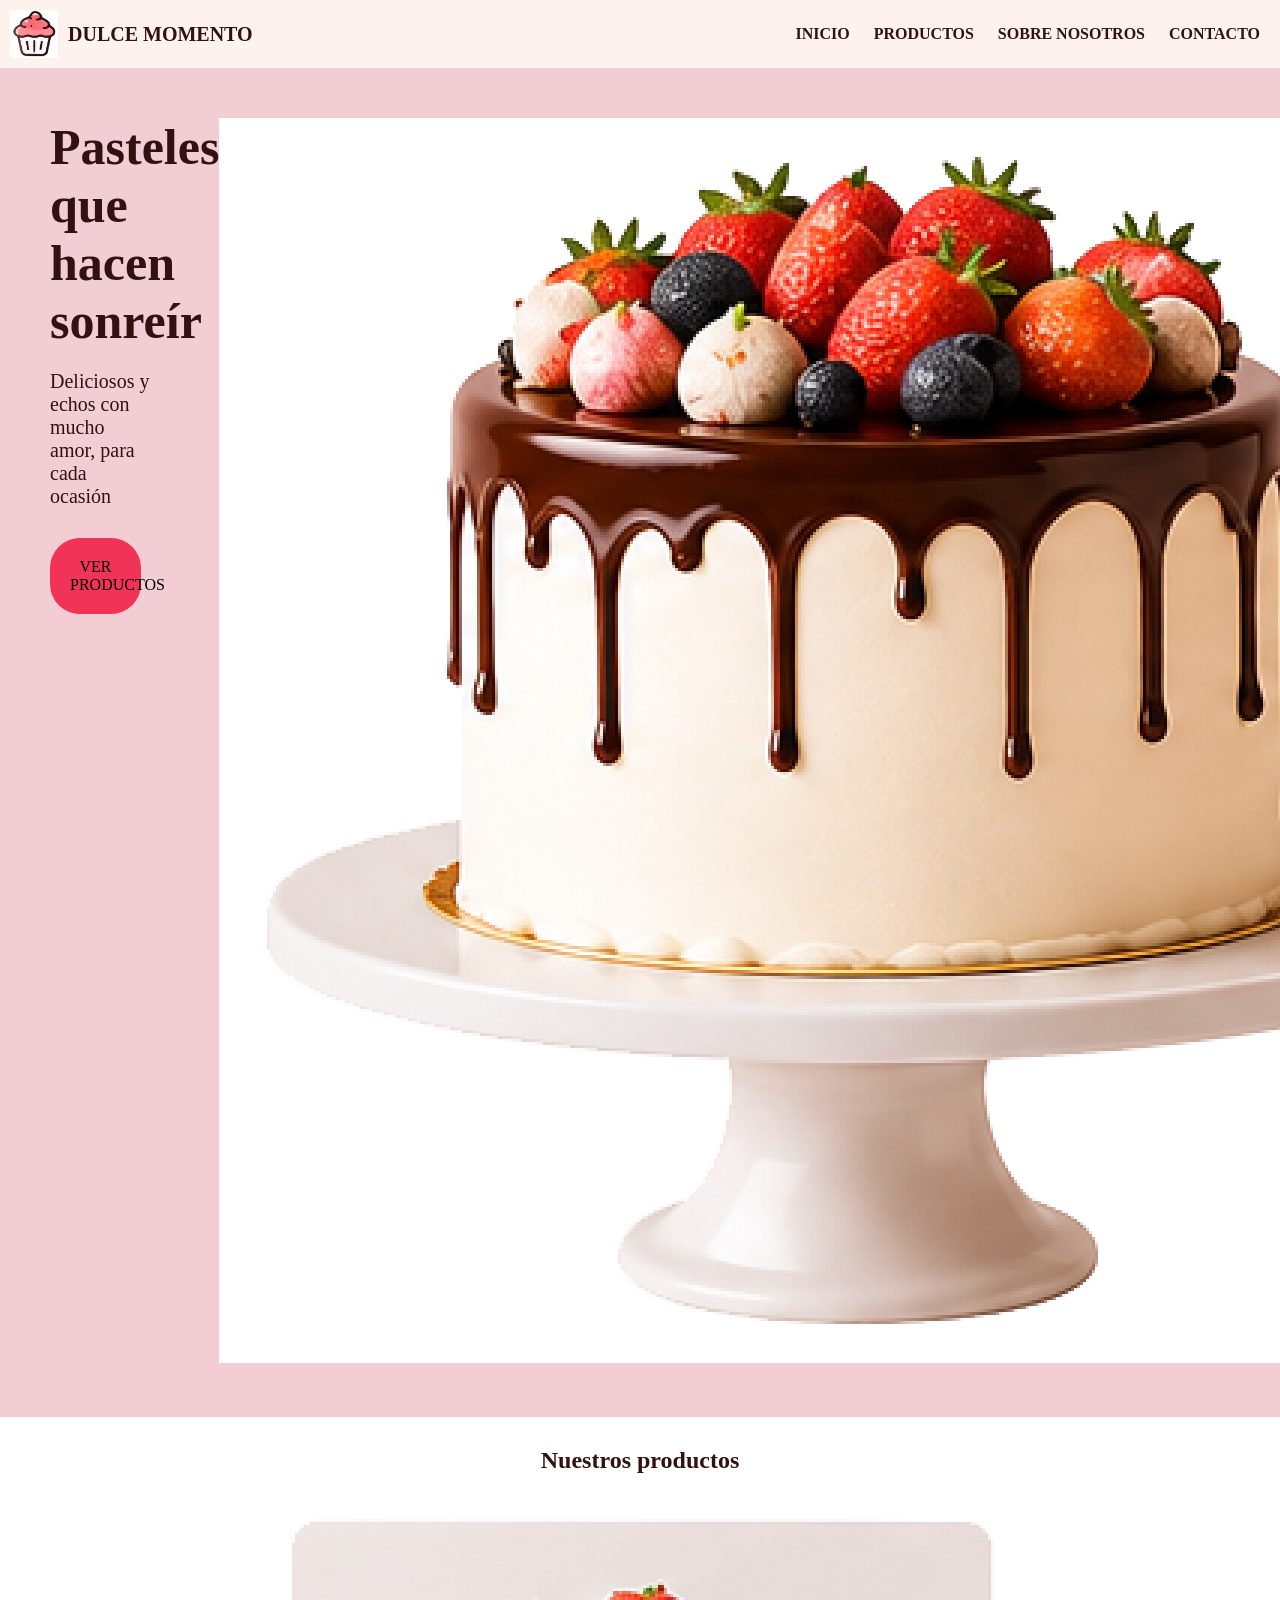
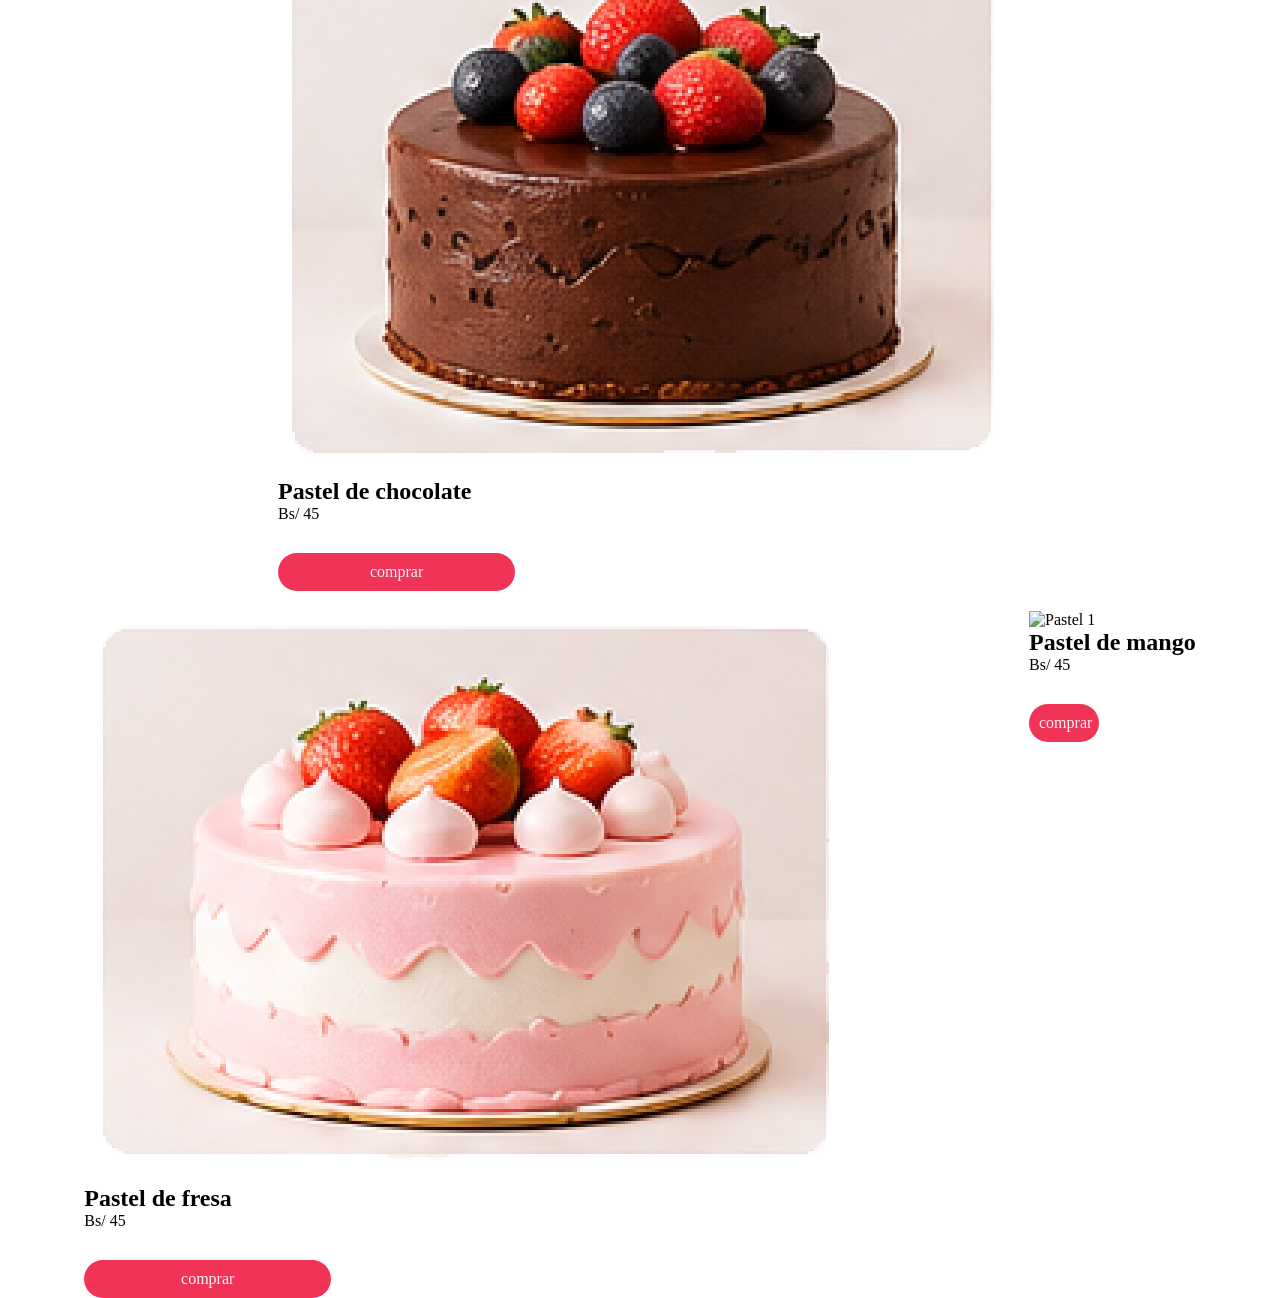
==== index.html @ db02e04c "proyecto dulce momento" ====
<!DOCTYPE html>
<html lang="es">
<head>
<meta charset="UTF-8">
<title>🎂 DULCE MOMENTO 🎂</title>
<link rel="stylesheet" href="css/estilos.css">
</head>
<body>

<header class="menu">
    <div class="logo-descripcion">
    <img class="logo-principal" src="img/logo.png">
    <p>DULCE MOMENTO </p>
    </div>
    <ul class="menu-principal">
    <li><a href="#">INICIO</a></li>
    <li><a href="#">PRODUCTOS</a></li>
    <li> <a href="#">SOBRE NOSOTROS  </a></li>
    <li><a href="#">CONTACTO </a></li>
    </ul>
</header>
<main class="contenido-principal">
    <div class="contenedor-imagen-principal">
        <div class="contenedor">
            <h1>Pasteles que hacen sonreír</h1>
            <p>Deliciosos y echos con mucho amor, para cada ocasión</p>
            <div class="botones">
                VER PRODUCTOS
            </div>
        </div>
        <div class="imagen-principal">
        <img src="img/pastel-principal.png" alt="Pastel principal">
        </div>
    </div>
    <section class="seccion-productos">
        <h1>Nuestros productos</h1>

    <div class="contenedor-productos">
        <div class="producto">
            <img src="img/pastel-chocolate.png" alt="Pastel 1">
            <h2>Pastel de chocolate</h2>
            <p>Bs/ 45</p>
            <div class="botones-secundarios">
                comprar
            </div>
        </div>
        <div class="producto">
            <img src="img/pastel-fresa.png" alt="Pastel 1">
            <h2>Pastel de fresa</h2>
            <p>Bs/ 45</p>
            <div class="botones-secundarios">
                comprar
            </div>
        </div>
        <div class="producto">
            <img src="img/pastel-mango.png" alt="Pastel 1">
            <h2>Pastel de mango</h2>
            <p>Bs/ 45</p>
            <div class="botones-secundarios">
                comprar
            </div>
        </div>
    </div>
    </section>
</main>



<script src="js/main.js"></script>
</body>
---- css/estilos.css ----
*{
margin:0;
padding:0;
}
:root{
    --color-primario:#F23358;
    --color-secundario:#FEF2EF;
    --color-terciario:#311211;
}
.menu{
  display:flex;
 background-color:#FEF2EF;
 color:#311211;
 font-weight:bold;
 padding:10px;
 justify-content:space-between;
 align-items:center;

}
.logo-descripcion{
  display:flex;
  align-items:center;
  gap:10px;
  font-size:20px;
}
.menu-principal{

text-align:right;
}
.menu-principal li{
display:inline;
margin:10px;

}
.menu-principal li a{
color:#311211;
text-decoration:none;
}
.menu-principal li a:hover{
color:#f8f3f4;
padding:5px;
background-color:#F23358;
border-radius:5px;
}
.logo-principal{
width:48px;
height:48px;
text-align:left;
}

.botones{
 background-color:#F23358
}
.contenedor h1{
    width:60%;
    font-size:50px;
    color:var(--color-terciario);
}
.contenedor p{
    width:60%;
    margin-top:20px;
    font-size:20px;
    color:var(--color-terciario);
}
.botones{
    width:30%;
    background-color:#F23358;
    padding:20px;
    border-radius:30px;
    text-align:center;
    margin-top:30px;
}
.contenedor-imagen-principal{
    display:flex;
    justify-content:space-between;
    padding:50px 0 50px 50px;
    background-color:#f3cdd4;
}
.seccion-productos h1{
    color:var(--color-terciario);
    text-align:center;
    padding:30px 0 30px 0;
}
.contenedor-productos{
    display:flex;
    justify-content:space-around;
    flex-wrap:wrap;
    gap:20px;
}
.botones-secundarios{
    width:30%;
    color:#f8f3f4;
    background-color:#F23358;
    padding:10px;
    border-radius:20px;
    text-align:center;
    margin-top:30px;
}
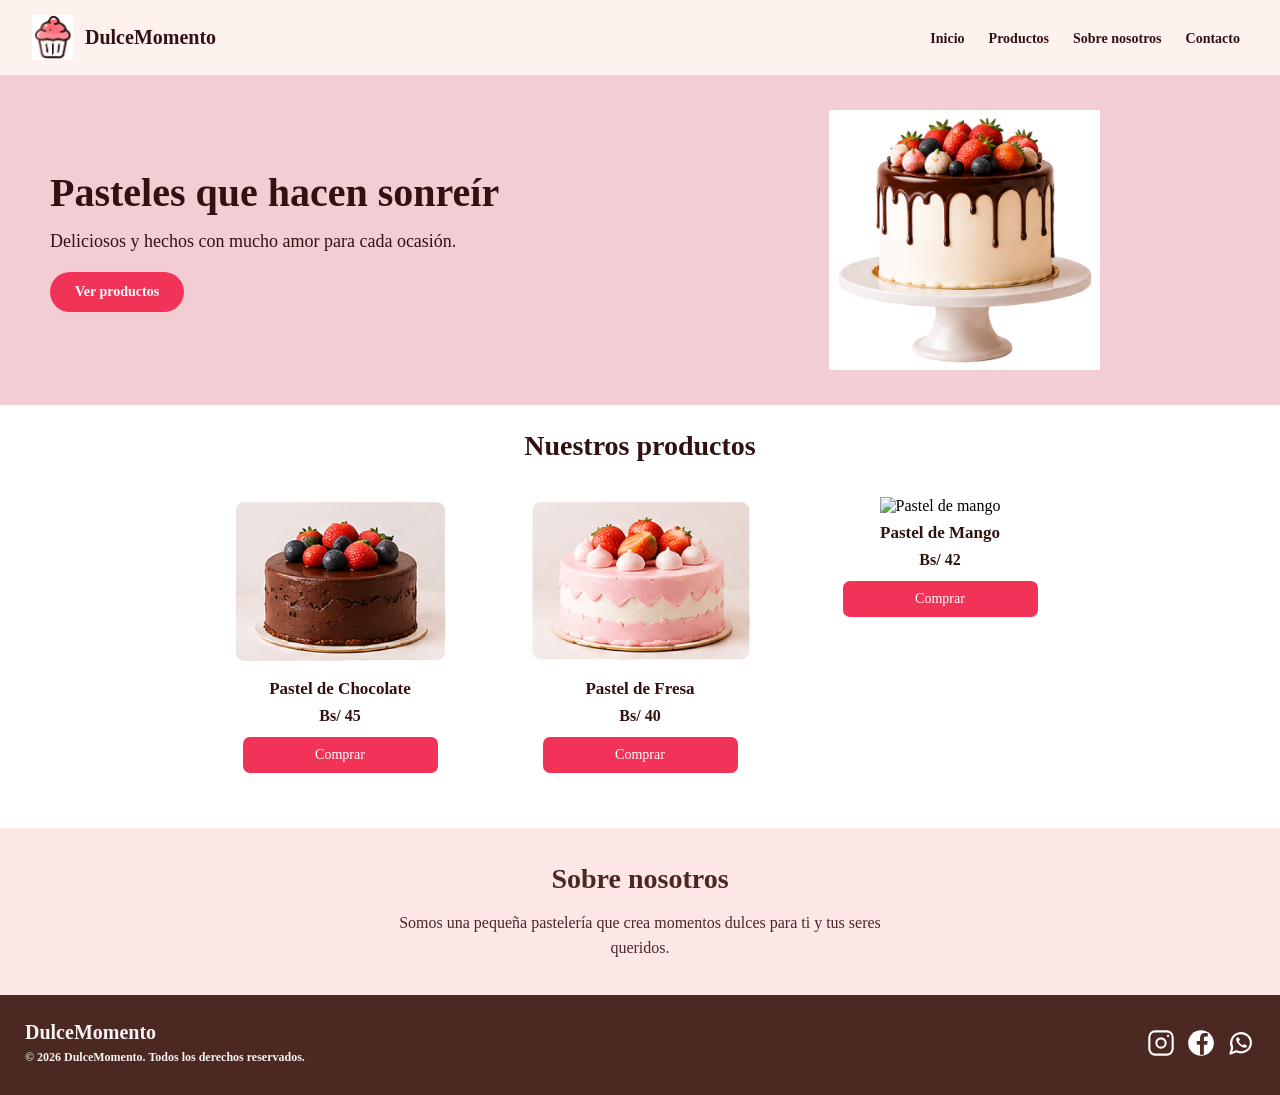
==== commit 670af6fc: "mensaje añadimos algo noseq" ====
--- a/index.html
+++ b/index.html
@@ -1,70 +1,250 @@
+
 <!DOCTYPE html>
 <html lang="es">
+
 <head>
-<meta charset="UTF-8">
-<title>🎂 DULCE MOMENTO 🎂</title>
-<link rel="stylesheet" href="css/estilos.css">
+    <meta charset="UTF-8">
+    <meta name="viewport" content="width=device-width, initial-scale=1.0">
+    <title>🎂 DULCE MOMENTO 🎂</title>
+    <link rel="stylesheet" href="css/estilos.css">
 </head>
+
 <body>
 
-<header class="menu">
-    <div class="logo-descripcion">
-    <img class="logo-principal" src="img/logo.png">
-    <p>DULCE MOMENTO </p>
-    </div>
-    <ul class="menu-principal">
-    <li><a href="#">INICIO</a></li>
-    <li><a href="#">PRODUCTOS</a></li>
-    <li> <a href="#">SOBRE NOSOTROS  </a></li>
-    <li><a href="#">CONTACTO </a></li>
-    </ul>
-</header>
-<main class="contenido-principal">
-    <div class="contenedor-imagen-principal">
-        <div class="contenedor">
-            <h1>Pasteles que hacen sonreír</h1>
-            <p>Deliciosos y echos con mucho amor, para cada ocasión</p>
-            <div class="botones">
-                VER PRODUCTOS
+    <!-- MENU -->
+    <header class="menu">
+
+        <div class="logo-descripcion">
+            <img class="logo-principal" src="img/logo.png" alt="Logo">
+            <p>DulceMomento</p>
+        </div>
+
+        <ul class="menu-principal">
+            <li><a href="#inicio">Inicio</a></li>
+            <li><a href="#productos">Productos</a></li>
+            <li><a href="#nosotros">Sobre nosotros</a></li>
+            <li><a href="#contacto">Contacto</a></li>
+        </ul>
+
+    </header>
+
+
+    <!-- PORTADA -->
+    <main class="contenido-principal">
+
+        <section class="contenedor-imagen-principal" id="inicio">
+
+            <div class="contenedor">
+
+                <h1>Pasteles que hacen sonreír</h1>
+
+                <p>
+                    Deliciosos y hechos con mucho amor
+                    para cada ocasión.
+                </p>
+
+                <a href="#productos" class="botones">
+                    Ver productos
+                </a>
+
             </div>
+
+            <div class="imagen-principal">
+                <img src="img/pastel-principal.png" alt="Pastel principal">
+            </div>
+
+        </section>
+
+
+        <!-- PRODUCTOS -->
+        <section class="seccion-productos" id="productos">
+
+            <h1>Nuestros productos</h1>
+
+            <div class="contenedor-productos">
+
+                <div class="producto">
+
+                    <img src="img/pastel-chocolate.png" alt="Pastel de chocolate">
+
+                    <h2>Pastel de Chocolate</h2>
+
+                    <p>Bs/ 45</p>
+
+                    <a href="#contacto" class="botones-secundarios">
+                        Comprar
+                    </a>
+
+                </div>
+
+
+                <div class="producto">
+
+                    <img src="img/pastel-fresa.png" alt="Pastel de fresa">
+
+                    <h2>Pastel de Fresa</h2>
+
+                    <p>Bs/ 40</p>
+
+                    <a href="#contacto" class="botones-secundarios">
+                        Comprar
+                    </a>
+
+                </div>
+
+
+                <div class="producto">
+
+                    <img src="img/pastel-mango.png" alt="Pastel de mango">
+
+                    <h2>Pastel de Mango</h2>
+
+                    <p>Bs/ 42</p>
+
+                    <a href="#contacto" class="botones-secundarios">
+                        Comprar
+                    </a>
+
+                </div>
+
+            </div>
+
+        </section>
+
+
+        <!-- SOBRE NOSOTROS -->
+        <section class="seccion-sobre-nosotros" id="nosotros">
+
+            <h1>Sobre nosotros</h1>
+
+            <p>
+                Somos una pequeña pastelería que crea momentos
+                dulces para ti y tus seres queridos.
+            </p>
+
+        </section>
+
+    </main>
+
+
+    <!-- PIE DE PAGINA -->
+    <footer class="pie-pagina" id="contacto">
+
+        <div class="contenedor-pie-pagina">
+
+            <h3>DulceMomento</h3>
+
+            <p>
+                &copy; 2026 DulceMomento.
+                Todos los derechos reservados.
+            </p>
+
         </div>
-        <div class="imagen-principal">
-        <img src="img/pastel-principal.png" alt="Pastel principal">
+
+
+        <!-- ICONOS DE REDES SOCIALES -->
+        <div class="footer-iconos">
+
+            <!-- INSTAGRAM -->
+            <a href="https://www.instagram.com/"
+               target="_blank"
+               rel="noopener noreferrer"
+               aria-label="Instagram">
+
+                <svg xmlns="http://www.w3.org/2000/svg"
+                     width="32" height="32"
+                     viewBox="0 0 24 24"
+                     fill="none"
+                     stroke="white"
+                     stroke-width="1.8"
+                     stroke-linecap="round"
+                     stroke-linejoin="round">
+
+                    <rect x="2" y="2"
+                          width="20" height="20"
+                          rx="5" ry="5"/>
+
+                    <circle cx="12" cy="12" r="4"/>
+
+                    <circle cx="18" cy="6"
+                            r="1"
+                            fill="white"
+                            stroke="none"/>
+
+                </svg>
+
+            </a>
+
+
+            <!-- FACEBOOK -->
+            <a href="https://www.facebook.com/"
+               target="_blank"
+               rel="noopener noreferrer"
+               aria-label="Facebook">
+
+                <svg xmlns="http://www.w3.org/2000/svg"
+                     width="32"
+                     height="32"
+                     viewBox="0 0 24 24">
+
+                    <circle cx="12" cy="12" r="11" fill="white"/>
+
+                    <path
+                        d="M14.5 22V13.5H17.3L17.7 10.2H14.5V8.1
+                        C14.5 7.15 14.76 6.5 16.13 6.5H17.85V3.55
+                        C17.55 3.51 16.53 3.42 15.34 3.42
+                        C12.85 3.42 11.15 4.94 11.15 7.73V10.2
+                        H8.35V13.5H11.15V22Z"
+                        fill="#512b25"/>
+
+                </svg>
+
+            </a>
+
+
+            <!-- WHATSAPP -->
+            <a href="https://www.whatsapp.com/"
+               target="_blank"
+               rel="noopener noreferrer"
+               aria-label="WhatsApp">
+
+                <svg xmlns="http://www.w3.org/2000/svg"
+                     width="32" height="32"
+                     viewBox="0 0 24 24"
+                     fill="none"
+                     stroke="white"
+                     stroke-width="1.8"
+                     stroke-linecap="round"
+                     stroke-linejoin="round">
+
+                    <path d="M20.5 11.5
+                    A8.5 8.5 0 0 1 8 19
+                    L3 21
+                    L4.5 16
+                    A8.5 8.5 0 1 1 20.5 11.5Z"/>
+
+                    <path d="M8.2 7.8
+                    C7.5 8.5 7.8 10.2 9.2 12.2
+                    C10.8 14.4 13 15.8 15.2 16
+                    C16.2 16.1 17 15.4 17.3 14.5
+                    L14.8 12.8
+                    L13.5 14
+                    C11.8 13.2 10.8 12.2 10 10.5
+                    L11.2 9.2
+                    L9.5 6.8Z"
+                    fill="white"
+                    stroke="none"/>
+
+                </svg>
+
+            </a>
+
         </div>
-    </div>
-    <section class="seccion-productos">
-        <h1>Nuestros productos</h1>
-
-    <div class="contenedor-productos">
-        <div class="producto">
-            <img src="img/pastel-chocolate.png" alt="Pastel 1">
-            <h2>Pastel de chocolate</h2>
-            <p>Bs/ 45</p>
-            <div class="botones-secundarios">
-                comprar
-            </div>
-        </div>
-        <div class="producto">
-            <img src="img/pastel-fresa.png" alt="Pastel 1">
-            <h2>Pastel de fresa</h2>
-            <p>Bs/ 45</p>
-            <div class="botones-secundarios">
-                comprar
-            </div>
-        </div>
-        <div class="producto">
-            <img src="img/pastel-mango.png" alt="Pastel 1">
-            <h2>Pastel de mango</h2>
-            <p>Bs/ 45</p>
-            <div class="botones-secundarios">
-                comprar
-            </div>
-        </div>
-    </div>
-    </section>
-</main>
-
-
-
-<script src="js/main.js"></script>
-</body>+
+    </footer>
+
+
+    <script src="js/main.js"></script>
+
+</body>
+</html>
--- a/css/estilos.css
+++ b/css/estilos.css
@@ -1,98 +1,387 @@
-*{
-margin:0;
-padding:0;
-}
-:root{
-    --color-primario:#F23358;
-    --color-secundario:#FEF2EF;
-    --color-terciario:#311211;
-}
-.menu{
-  display:flex;
- background-color:#FEF2EF;
- color:#311211;
- font-weight:bold;
- padding:10px;
- justify-content:space-between;
- align-items:center;
-
-}
-.logo-descripcion{
-  display:flex;
-  align-items:center;
-  gap:10px;
-  font-size:20px;
-}
-.menu-principal{
-
-text-align:right;
-}
-.menu-principal li{
-display:inline;
-margin:10px;
-
-}
-.menu-principal li a{
-color:#311211;
-text-decoration:none;
-}
-.menu-principal li a:hover{
-color:#f8f3f4;
-padding:5px;
-background-color:#F23358;
-border-radius:5px;
-}
-.logo-principal{
-width:48px;
-height:48px;
-text-align:left;
-}
-
-.botones{
- background-color:#F23358
-}
-.contenedor h1{
-    width:60%;
-    font-size:50px;
-    color:var(--color-terciario);
-}
-.contenedor p{
-    width:60%;
-    margin-top:20px;
-    font-size:20px;
-    color:var(--color-terciario);
-}
-.botones{
-    width:30%;
-    background-color:#F23358;
-    padding:20px;
-    border-radius:30px;
-    text-align:center;
-    margin-top:30px;
-}
-.contenedor-imagen-principal{
-    display:flex;
-    justify-content:space-between;
-    padding:50px 0 50px 50px;
-    background-color:#f3cdd4;
-}
-.seccion-productos h1{
-    color:var(--color-terciario);
-    text-align:center;
-    padding:30px 0 30px 0;
-}
-.contenedor-productos{
-    display:flex;
-    justify-content:space-around;
-    flex-wrap:wrap;
-    gap:20px;
-}
-.botones-secundarios{
-    width:30%;
-    color:#f8f3f4;
-    background-color:#F23358;
-    padding:10px;
-    border-radius:20px;
-    text-align:center;
-    margin-top:30px;
-}+
+/* CONFIGURACION GENERAL */
+* {
+    margin: 0;
+    padding: 0;
+    box-sizing: border-box;
+}
+
+html {
+    scroll-behavior: smooth;
+}
+
+:root {
+    --color-primario: #F23358;
+    --color-secundario: #FEF2EF;
+    --color-terciario: #311211;
+}
+
+/* MENU */
+.menu {
+    display: flex;
+    background-color: #FEF2EF;
+    color: #311211;
+    font-weight: bold;
+    padding: 15px 30px;
+    justify-content: space-between;
+    align-items: center;
+}
+
+.logo-descripcion {
+    display: flex;
+    align-items: center;
+    gap: 10px;
+    font-size: 20px;
+}
+
+.logo-principal {
+    width: 45px;
+    height: 45px;
+    object-fit: contain;
+}
+
+.menu-principal {
+    text-align: right;
+    list-style: none;
+}
+
+.menu-principal li {
+    display: inline;
+    margin: 10px;
+}
+
+.menu-principal li a {
+    color: #311211;
+    text-decoration: none;
+    font-size: 14px;
+}
+
+.menu-principal li a:hover {
+    color: #F23358;
+}
+
+/* PORTADA */
+.contenedor-imagen-principal {
+    display: flex;
+    justify-content: space-between;
+    align-items: center;
+    padding: 35px 50px;
+    background-color: #f3cdd4;
+    min-height: 300px;
+}
+
+.contenedor {
+    width: 55%;
+}
+
+.contenedor h1 {
+    width: 90%;
+    font-size: 40px;
+    color: var(--color-terciario);
+}
+
+.contenedor p {
+    width: 85%;
+    margin-top: 15px;
+    font-size: 18px;
+    color: var(--color-terciario);
+}
+
+.imagen-principal {
+    width: 45%;
+    display: flex;
+    justify-content: center;
+}
+
+.imagen-principal img {
+    width: 100%;
+    max-width: 350px;
+    height: 260px;
+    object-fit: contain;
+}
+
+/* BOTON PRINCIPAL */
+.botones {
+    display: inline-block;
+    background-color: #F23358;
+    color: white;
+    padding: 12px 25px;
+    border-radius: 30px;
+    text-align: center;
+    margin-top: 20px;
+    text-decoration: none;
+    font-weight: bold;
+    font-size: 14px;
+}
+
+/* PRODUCTOS */
+.seccion-productos {
+    padding: 25px 20px;
+    background-color: white;
+}
+
+.seccion-productos h1 {
+    color: var(--color-terciario);
+    text-align: center;
+    font-size: 28px;
+    margin-bottom: 25px;
+}
+
+.contenedor-productos {
+    display: flex;
+    justify-content: center;
+    gap: 20px;
+}
+
+/* TARJETAS */
+.producto {
+    text-align: center;
+    width: 30%;
+    max-width: 280px;
+    padding: 10px;
+    background-color: white;
+}
+
+.producto img {
+    width: 100%;
+    height: 170px;
+    object-fit: contain;
+}
+
+.producto h2 {
+    font-size: 17px;
+    color: var(--color-terciario);
+    margin-top: 8px;
+}
+
+.producto p {
+    font-size: 16px;
+    font-weight: bold;
+    margin-top: 8px;
+    color: var(--color-terciario);
+}
+
+/* BOTONES DE COMPRA */
+.botones-secundarios {
+    display: inline-block;
+    width: 75%;
+    color: white;
+    background-color: #F23358;
+    padding: 10px;
+    border-radius: 7px;
+    text-align: center;
+    margin-top: 12px;
+    text-decoration: none;
+    font-size: 14px;
+}
+
+/* SOBRE NOSOTROS */
+.seccion-sobre-nosotros {
+    margin-top: 20px;
+    background-color: #FCE6E6;
+    padding: 35px 20px;
+    text-align: center;
+}
+
+.seccion-sobre-nosotros h1 {
+    color: #4B2822;
+    font-size: 28px;
+}
+
+.seccion-sobre-nosotros p {
+    color: #4B2822;
+    width: 80%;
+    max-width: 500px;
+    margin: auto;
+    font-size: 16px;
+    margin-top: 15px;
+    line-height: 25px;
+}
+
+/* PIE DE PAGINA */
+.pie-pagina {
+    display: flex;
+    gap: 10px;
+    justify-content: space-between;
+    align-items: center;
+    background-color: #4B2822;
+    color: #f8f3f4;
+    padding: 25px;
+}
+
+.contenedor-pie-pagina {
+    text-align: left;
+    line-height: 25px;
+    font-weight: bold;
+}
+
+.contenedor-pie-pagina h3 {
+    font-size: 20px;
+}
+
+.contenedor-pie-pagina p {
+    font-size: 12px;
+}
+
+/* ICONOS */
+.footer-iconos {
+    display: flex;
+    align-items: center;
+    gap: 12px;
+}
+
+.footer-iconos svg {
+    width: 28px;
+    height: 28px;
+}
+
+/* ADAPTACION PARA CELULARES */
+@media (max-width: 600px) {
+
+    /* MENU */
+    .menu {
+        padding: 10px 15px;
+        gap: 5px;
+    }
+
+    .logo-descripcion {
+        gap: 5px;
+        font-size: 13px;
+    }
+
+    .logo-principal {
+        width: 28px;
+        height: 28px;
+    }
+
+    .menu-principal li {
+        margin: 3px;
+    }
+
+    .menu-principal li a {
+        font-size: 8px;
+    }
+
+    /* PORTADA */
+    .contenedor-imagen-principal {
+        padding: 20px;
+        min-height: 200px;
+        gap: 5px;
+    }
+
+    .contenedor {
+        width: 57%;
+    }
+
+    .contenedor h1 {
+        width: 100%;
+        font-size: 24px;
+    }
+
+    .contenedor p {
+        width: 100%;
+        font-size: 12px;
+        line-height: 17px;
+    }
+
+    .imagen-principal {
+        width: 43%;
+    }
+
+    .imagen-principal img {
+        width: 100%;
+        height: 180px;
+    }
+
+    .botones {
+        padding: 9px 18px;
+        font-size: 11px;
+        margin-top: 15px;
+    }
+
+    /* PRODUCTOS */
+    .seccion-productos {
+        padding: 18px 10px;
+    }
+
+    .seccion-productos h1 {
+        font-size: 19px;
+        margin-bottom: 15px;
+    }
+
+    .contenedor-productos {
+        gap: 8px;
+    }
+
+    .producto {
+        width: calc(33.33% - 6px);
+        padding: 5px;
+    }
+
+    .producto img {
+        width: 100%;
+        height: 90px;
+    }
+
+    .producto h2 {
+        font-size: 10px;
+        margin-top: 5px;
+    }
+
+    .producto p {
+        font-size: 11px;
+        margin-top: 5px;
+    }
+
+    .botones-secundarios {
+        width: 85%;
+        padding: 7px 3px;
+        margin-top: 8px;
+        font-size: 10px;
+    }
+
+    /* SOBRE NOSOTROS */
+    .seccion-sobre-nosotros {
+        padding: 20px 15px;
+        margin-top: 15px;
+    }
+
+    .seccion-sobre-nosotros h1 {
+        font-size: 20px;
+    }
+
+    .seccion-sobre-nosotros p {
+        width: 100%;
+        font-size: 12px;
+        line-height: 19px;
+        margin-top: 10px;
+    }
+
+    /* PIE DE PAGINA */
+    .pie-pagina {
+        padding: 15px 20px;
+        gap: 10px;
+    }
+
+    .contenedor-pie-pagina {
+        line-height: 20px;
+    }
+
+    .contenedor-pie-pagina h3 {
+        font-size: 14px;
+    }
+
+    .contenedor-pie-pagina p {
+        font-size: 8px;
+    }
+
+    .footer-iconos {
+        gap: 8px;
+    }
+
+    .footer-iconos svg {
+        width: 20px;
+        height: 20px;
+    }
+
+}
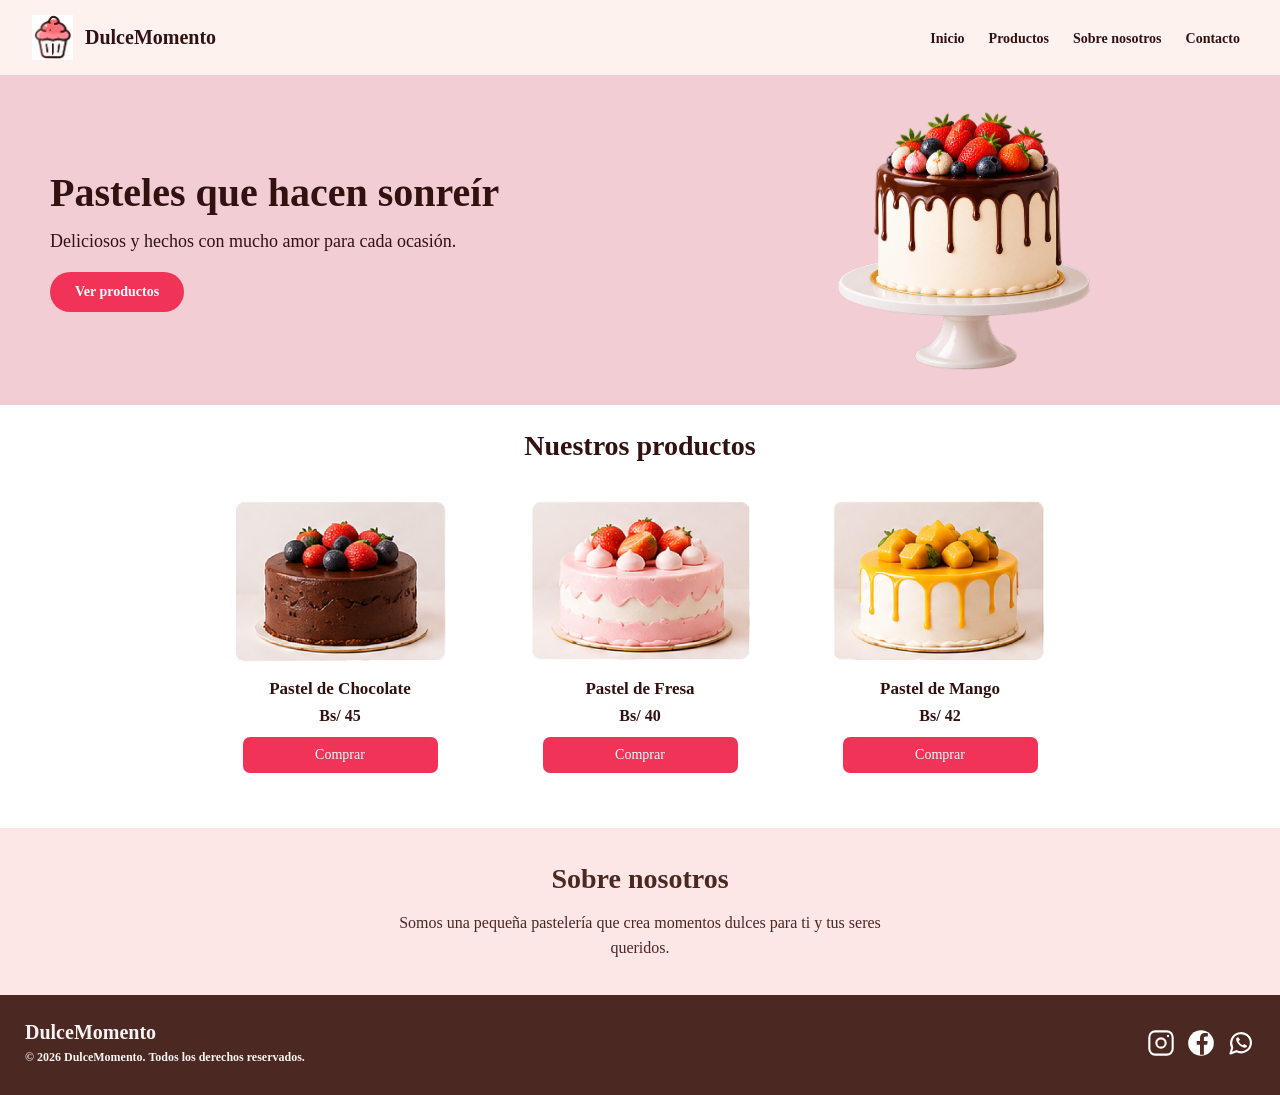
==== commit 0c93c799: "modificacion" ====
--- a/index.html
+++ b/index.html
@@ -23,7 +23,7 @@
             <li><a href="#inicio">Inicio</a></li>
             <li><a href="#productos">Productos</a></li>
             <li><a href="#nosotros">Sobre nosotros</a></li>
-            <li><a href="#contacto">Contacto</a></li>
+            <li><a href="page/contactame.html">Contacto</a></li>
         </ul>
 
     </header>
@@ -71,7 +71,7 @@
 
                     <p>Bs/ 45</p>
 
-                    <a href="#contacto" class="botones-secundarios">
+                    <a href="page/contactame.html" class="botones-secundarios">
                         Comprar
                     </a>
 
@@ -86,7 +86,7 @@
 
                     <p>Bs/ 40</p>
 
-                    <a href="#contacto" class="botones-secundarios">
+                    <a href="page/contactame.html" class="botones-secundarios">
                         Comprar
                     </a>
 
@@ -101,7 +101,7 @@
 
                     <p>Bs/ 42</p>
 
-                    <a href="#contacto" class="botones-secundarios">
+                    <a href="page/contactame.html" class="botones-secundarios">
                         Comprar
                     </a>
 
